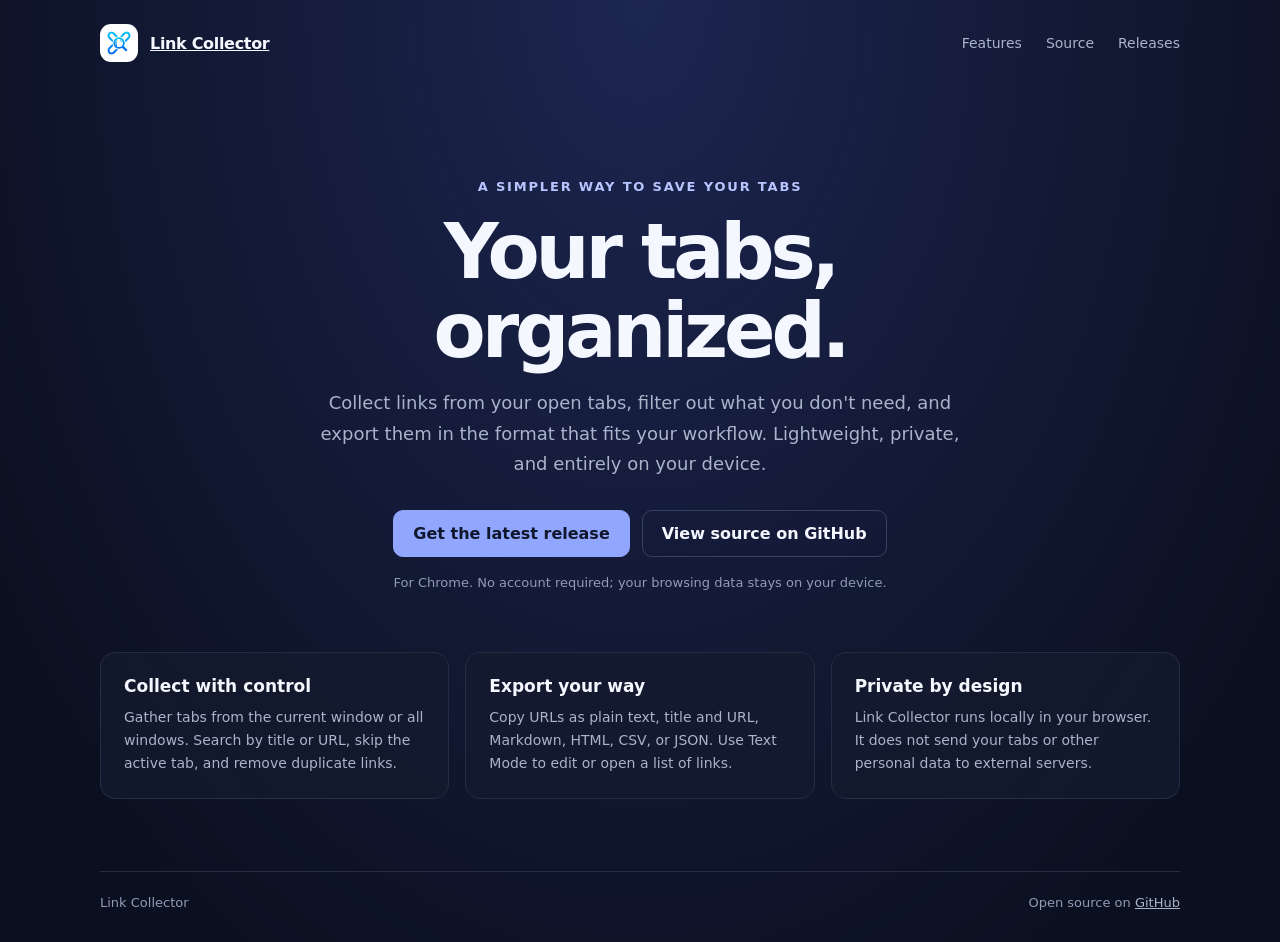
==== docs/index.html @ bc8ee29e "Add project site and Pages deployment" ====
<!doctype html>
<html lang="en">
<head>
  <meta charset="utf-8">
  <meta name="viewport" content="width=device-width, initial-scale=1">
  <meta name="description" content="Collect, filter, and export links from your open browser tabs with Link Collector.">
  <title>Link Collector - Your tabs, organized</title>
  <style>
    :root {
      color-scheme: dark;
      font-family: Inter, ui-sans-serif, system-ui, -apple-system, BlinkMacSystemFont, "Segoe UI", sans-serif;
      background: #0b1020;
      color: #f5f7ff;
      font-synthesis: none;
      text-rendering: optimizeLegibility;
      --muted: #aab3ca;
      --accent: #91a7ff;
    }
    * { box-sizing: border-box; }
    body {
      margin: 0;
      min-height: 100vh;
      background:
        radial-gradient(ellipse at 50% 0, rgba(91, 114, 255, .22), transparent 48rem),
        #0b1020;
    }
    a { color: inherit; }
    .wrap { width: min(1080px, calc(100% - 40px)); margin: 0 auto; }
    header { display: flex; align-items: center; justify-content: space-between; padding: 24px 0; }
    .brand { display: flex; align-items: center; gap: 12px; font-weight: 700; letter-spacing: -.02em; }
    .brand img { width: 38px; height: 38px; border-radius: 11px; }
    nav { display: flex; gap: 24px; color: var(--muted); font-size: 14px; }
    nav a { text-decoration: none; }
    nav a:hover, .text-link:hover { color: white; }
    main { padding: 80px 0 72px; text-align: center; }
    .eyebrow { color: #b9c5ff; font-size: 13px; font-weight: 700; letter-spacing: .14em; text-transform: uppercase; }
    h1 { max-width: 800px; margin: 18px auto; font-size: clamp(42px, 8vw, 76px); line-height: 1.04; letter-spacing: -.055em; }
    .intro { max-width: 650px; margin: 0 auto; color: var(--muted); font-size: 18px; line-height: 1.7; }
    .actions { display: flex; justify-content: center; flex-wrap: wrap; gap: 12px; margin: 30px 0 18px; }
    .button { display: inline-block; padding: 13px 19px; border: 1px solid #39425d; border-radius: 10px; font-weight: 650; text-decoration: none; }
    .button.primary { border-color: #91a7ff; background: #91a7ff; color: #10162b; }
    .button:hover { transform: translateY(-1px); }
    .note { color: #909bb5; font-size: 13px; }
    .features { display: grid; grid-template-columns: repeat(3, 1fr); gap: 16px; margin-top: 62px; text-align: left; }
    .card { padding: 23px; border: 1px solid #252d43; border-radius: 15px; background: rgba(20, 27, 47, .76); }
    .card h2 { margin: 0 0 10px; font-size: 17px; }
    .card p { margin: 0; color: var(--muted); font-size: 14px; line-height: 1.65; }
    footer { display: flex; justify-content: space-between; gap: 16px; padding: 23px 0 32px; border-top: 1px solid #252d43; color: #909bb5; font-size: 13px; }
    .text-link { color: var(--muted); }
    @media (max-width: 700px) {
      header { align-items: flex-start; gap: 18px; }
      nav { flex-wrap: wrap; justify-content: flex-end; gap: 12px; }
      main { padding-top: 58px; }
      .features { grid-template-columns: 1fr; margin-top: 42px; }
      footer { flex-direction: column; }
    }
  </style>
</head>
<body>
  <div class="wrap">
    <header>
      <a class="brand" href="./" aria-label="Link Collector home">
        <img src="../icon128.png" alt="">
        <span>Link Collector</span>
      </a>
      <nav aria-label="Main navigation">
        <a href="#features">Features</a>
        <a href="https://github.com/ByteObsidian/Link-Collector">Source</a>
        <a href="https://github.com/ByteObsidian/Link-Collector/releases">Releases</a>
      </nav>
    </header>
    <main>
      <p class="eyebrow">A simpler way to save your tabs</p>
      <h1>Your tabs, organized.</h1>
      <p class="intro">Collect links from your open tabs, filter out what you don't need, and export them in the format that fits your workflow. Lightweight, private, and entirely on your device.</p>
      <div class="actions">
        <a class="button primary" href="https://github.com/ByteObsidian/Link-Collector/releases/latest">Get the latest release</a>
        <a class="button" href="https://github.com/ByteObsidian/Link-Collector">View source on GitHub</a>
      </div>
      <p class="note">For Chrome. No account required; your browsing data stays on your device.</p>
      <section class="features" id="features" aria-label="Features">
        <article class="card">
          <h2>Collect with control</h2>
          <p>Gather tabs from the current window or all windows. Search by title or URL, skip the active tab, and remove duplicate links.</p>
        </article>
        <article class="card">
          <h2>Export your way</h2>
          <p>Copy URLs as plain text, title and URL, Markdown, HTML, CSV, or JSON. Use Text Mode to edit or open a list of links.</p>
        </article>
        <article class="card">
          <h2>Private by design</h2>
          <p>Link Collector runs locally in your browser. It does not send your tabs or other personal data to external servers.</p>
        </article>
      </section>
    </main>
    <footer>
      <span>Link Collector</span>
      <span>Open source on <a class="text-link" href="https://github.com/ByteObsidian/Link-Collector">GitHub</a></span>
    </footer>
  </div>
</body>
</html>
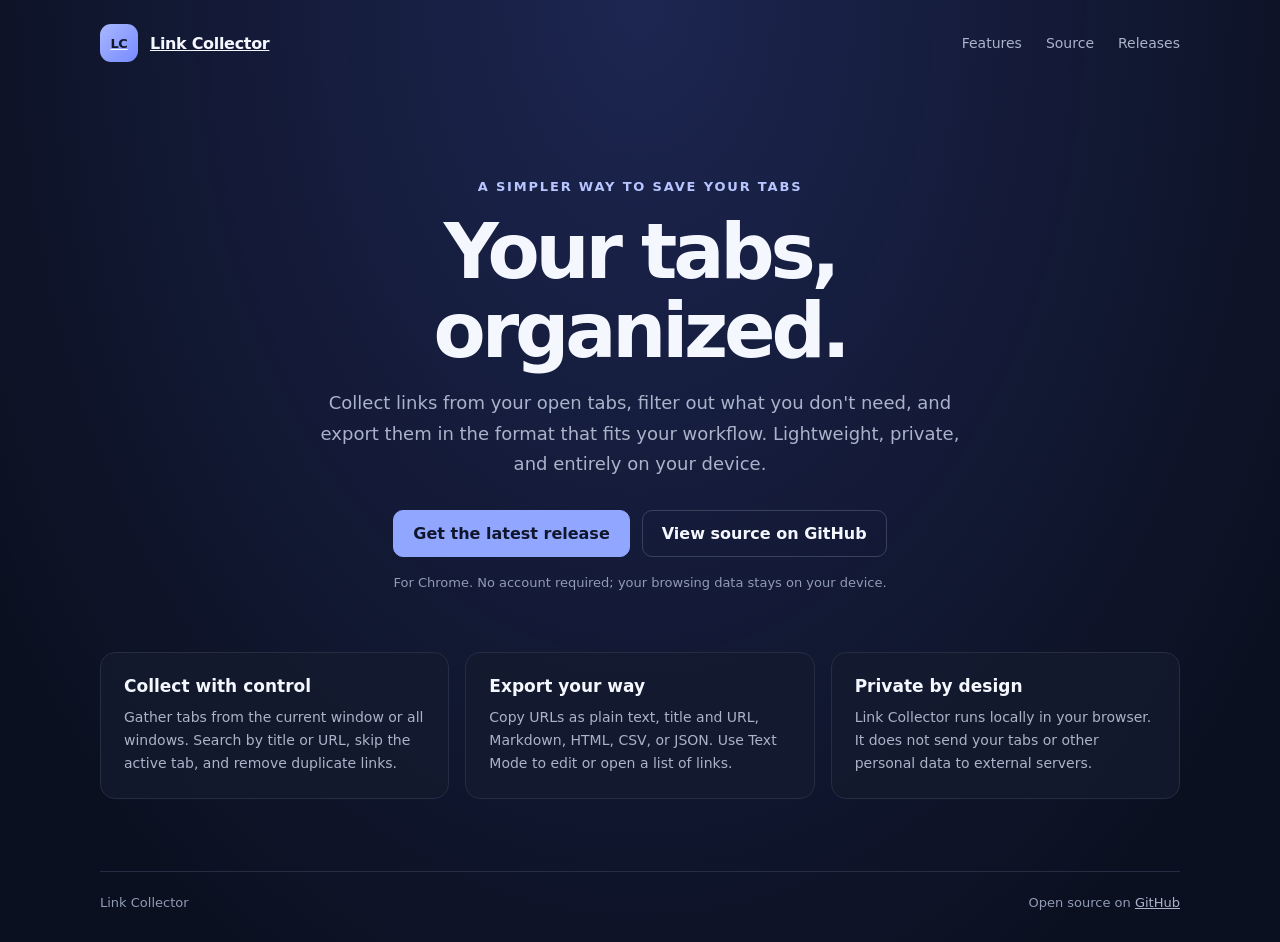
==== commit bb92b881: "Fix project site branding assets" ====
--- a/docs/index.html
+++ b/docs/index.html
@@ -28,7 +28,17 @@
     .wrap { width: min(1080px, calc(100% - 40px)); margin: 0 auto; }
     header { display: flex; align-items: center; justify-content: space-between; padding: 24px 0; }
     .brand { display: flex; align-items: center; gap: 12px; font-weight: 700; letter-spacing: -.02em; }
-    .brand img { width: 38px; height: 38px; border-radius: 11px; }
+    .brand-mark {
+      display: grid;
+      width: 38px;
+      height: 38px;
+      place-items: center;
+      border-radius: 11px;
+      background: linear-gradient(135deg, #a9b7ff, #778bff);
+      color: #11182c;
+      font-size: 13px;
+      font-weight: 800;
+    }
     nav { display: flex; gap: 24px; color: var(--muted); font-size: 14px; }
     nav a { text-decoration: none; }
     nav a:hover, .text-link:hover { color: white; }
@@ -60,7 +70,7 @@
   <div class="wrap">
     <header>
       <a class="brand" href="./" aria-label="Link Collector home">
-        <img src="../icon128.png" alt="">
+        <span class="brand-mark" aria-hidden="true">LC</span>
         <span>Link Collector</span>
       </a>
       <nav aria-label="Main navigation">
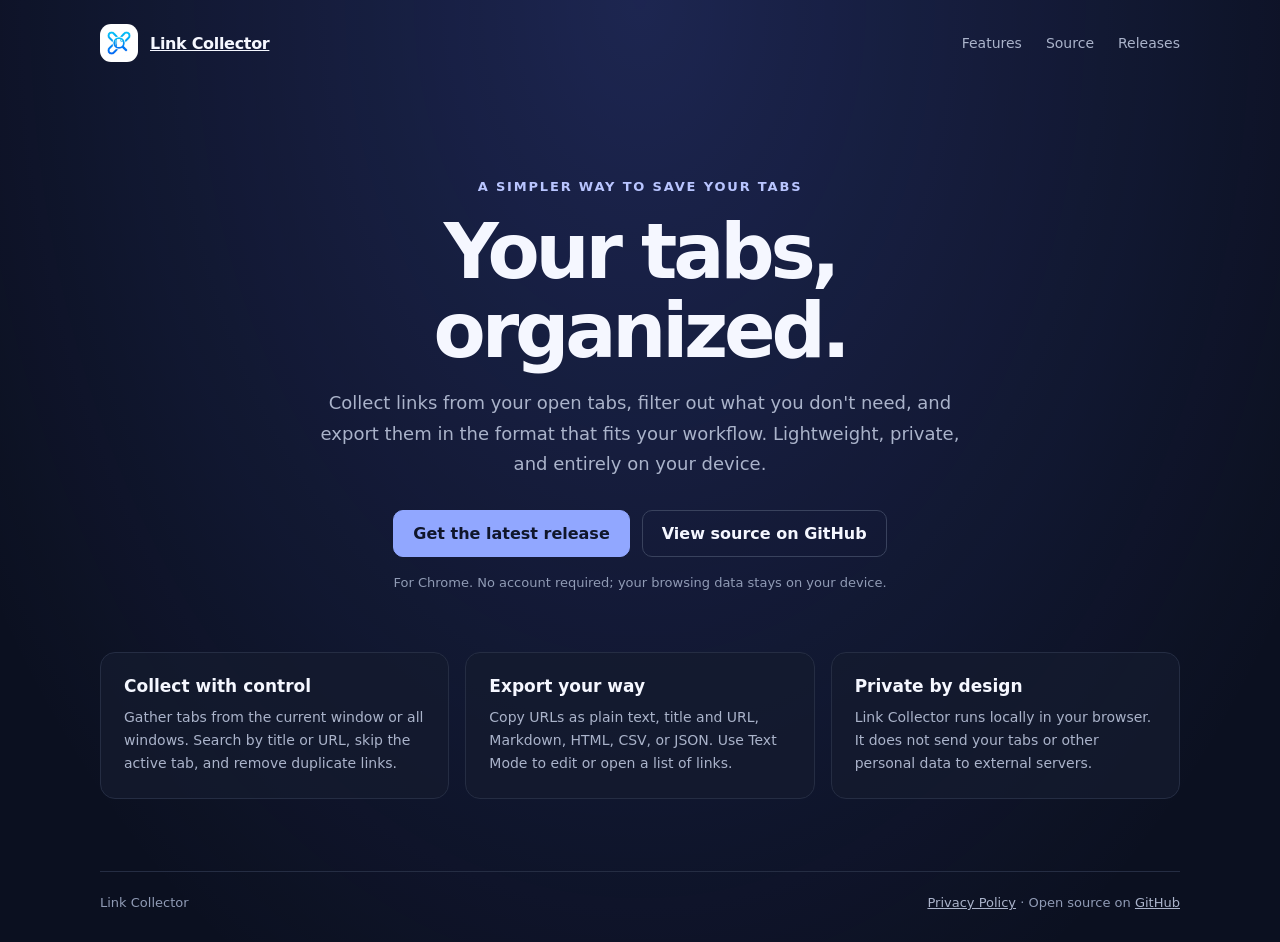
==== commit 656f6c54: "Use extension logo on project site" ====
--- a/docs/index.html
+++ b/docs/index.html
@@ -28,17 +28,7 @@
     .wrap { width: min(1080px, calc(100% - 40px)); margin: 0 auto; }
     header { display: flex; align-items: center; justify-content: space-between; padding: 24px 0; }
     .brand { display: flex; align-items: center; gap: 12px; font-weight: 700; letter-spacing: -.02em; }
-    .brand-mark {
-      display: grid;
-      width: 38px;
-      height: 38px;
-      place-items: center;
-      border-radius: 11px;
-      background: linear-gradient(135deg, #a9b7ff, #778bff);
-      color: #11182c;
-      font-size: 13px;
-      font-weight: 800;
-    }
+    .brand img { width: 38px; height: 38px; border-radius: 11px; }
     nav { display: flex; gap: 24px; color: var(--muted); font-size: 14px; }
     nav a { text-decoration: none; }
     nav a:hover, .text-link:hover { color: white; }
@@ -70,7 +60,7 @@
   <div class="wrap">
     <header>
       <a class="brand" href="./" aria-label="Link Collector home">
-        <span class="brand-mark" aria-hidden="true">LC</span>
+        <img src="assets/icon128.png" alt="">
         <span>Link Collector</span>
       </a>
       <nav aria-label="Main navigation">
@@ -105,7 +95,7 @@
     </main>
     <footer>
       <span>Link Collector</span>
-      <span>Open source on <a class="text-link" href="https://github.com/ByteObsidian/Link-Collector">GitHub</a></span>
+      <span><a class="text-link" href="privacy.html">Privacy Policy</a> · Open source on <a class="text-link" href="https://github.com/ByteObsidian/Link-Collector">GitHub</a></span>
     </footer>
   </div>
 </body>
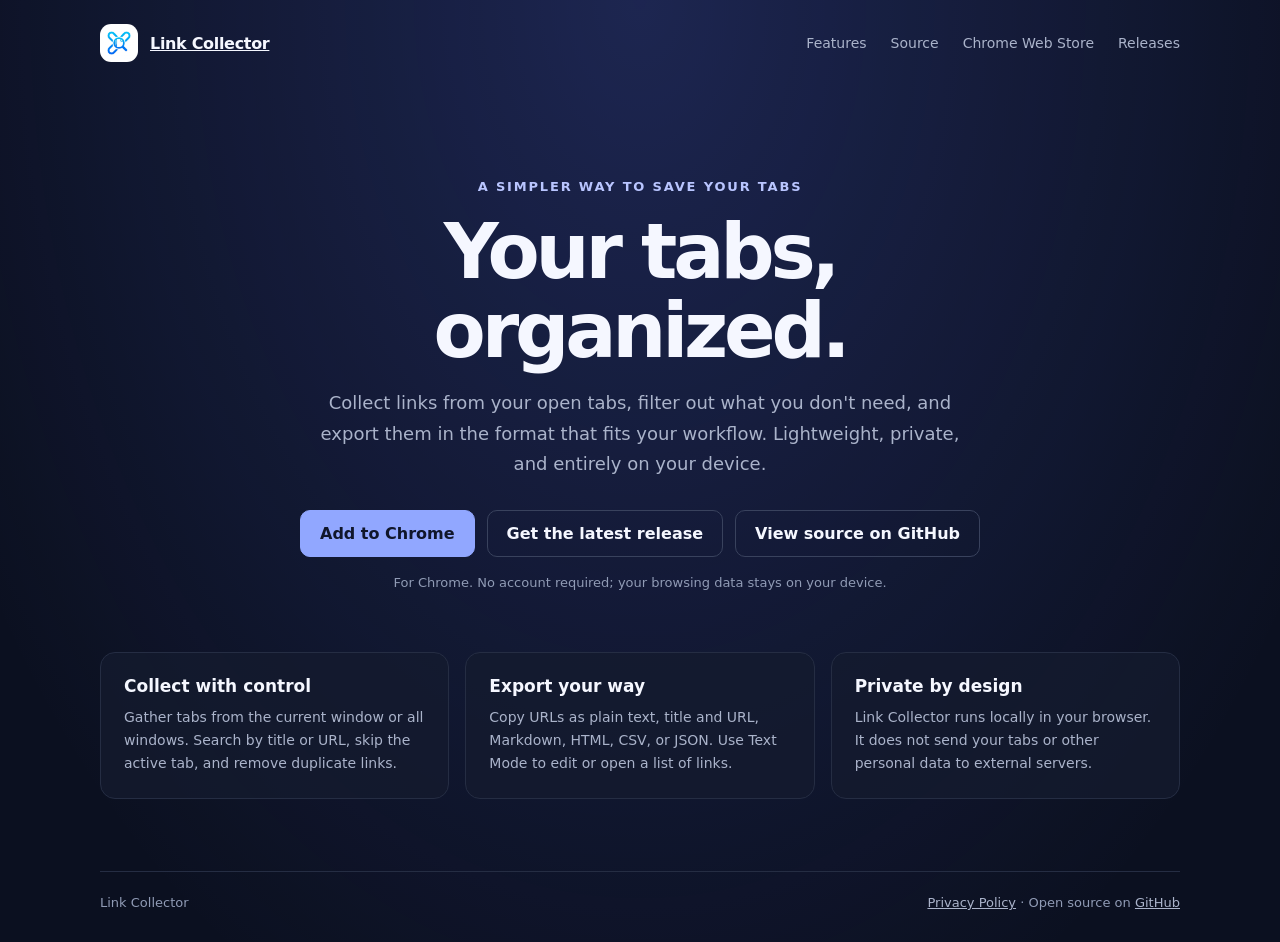
==== commit 62631232: "Link to the Chrome Web Store listing Add the Store listing to the README install section and project" ====
--- a/docs/index.html
+++ b/docs/index.html
@@ -66,6 +66,7 @@
       <nav aria-label="Main navigation">
         <a href="#features">Features</a>
         <a href="https://github.com/ByteObsidian/Link-Collector">Source</a>
+        <a href="https://chromewebstore.google.com/detail/hnhaapmhbcghmldllheljgfdcdbmnmah">Chrome Web Store</a>
         <a href="https://github.com/ByteObsidian/Link-Collector/releases">Releases</a>
       </nav>
     </header>
@@ -74,7 +75,8 @@
       <h1>Your tabs, organized.</h1>
       <p class="intro">Collect links from your open tabs, filter out what you don't need, and export them in the format that fits your workflow. Lightweight, private, and entirely on your device.</p>
       <div class="actions">
-        <a class="button primary" href="https://github.com/ByteObsidian/Link-Collector/releases/latest">Get the latest release</a>
+        <a class="button primary" href="https://chromewebstore.google.com/detail/hnhaapmhbcghmldllheljgfdcdbmnmah">Add to Chrome</a>
+        <a class="button" href="https://github.com/ByteObsidian/Link-Collector/releases/latest">Get the latest release</a>
         <a class="button" href="https://github.com/ByteObsidian/Link-Collector">View source on GitHub</a>
       </div>
       <p class="note">For Chrome. No account required; your browsing data stays on your device.</p>
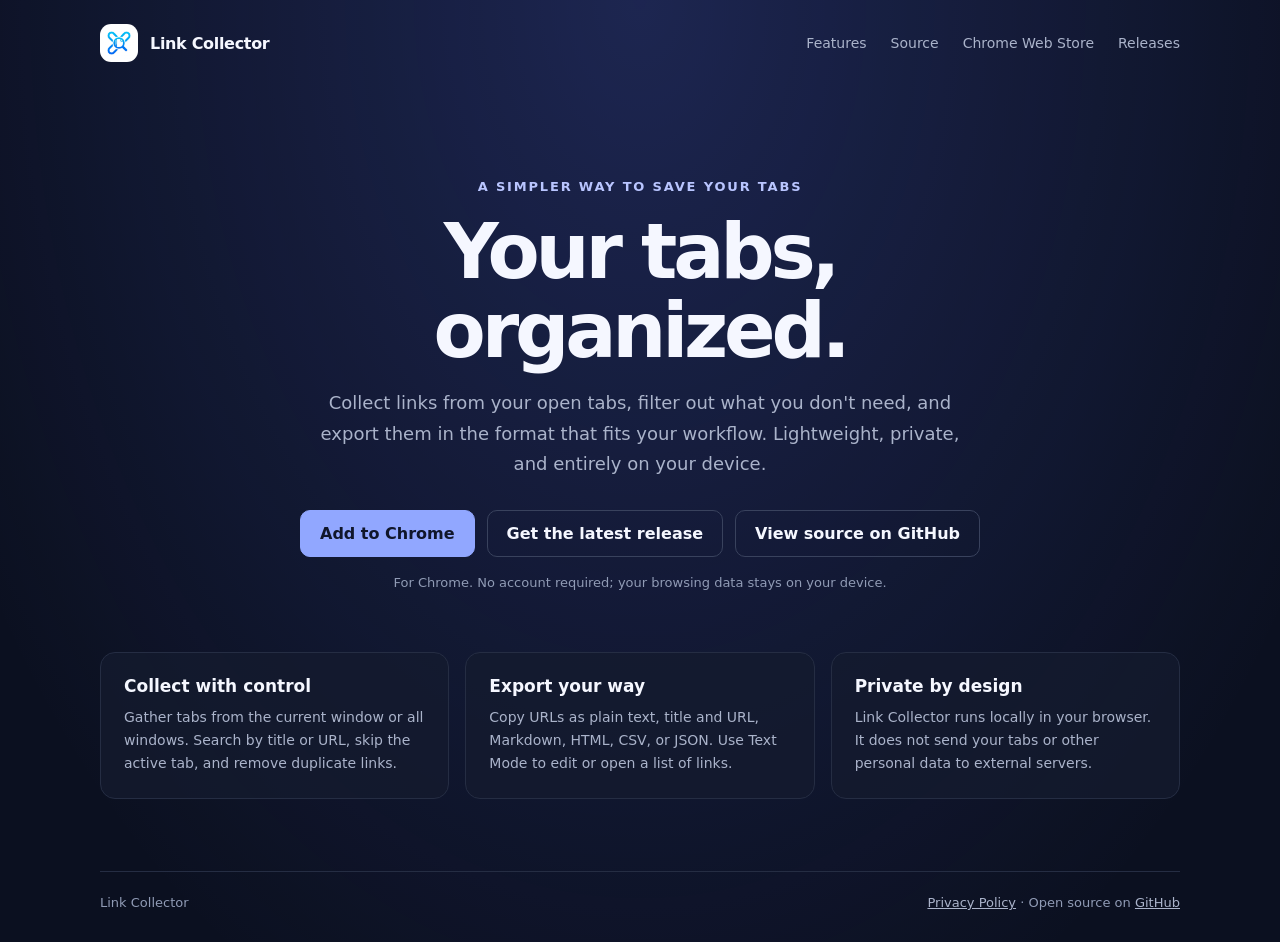
==== commit f08a0f85: "Remove underline from site brand link Match the privacy page so the logo and name in the header no l" ====
--- a/docs/index.html
+++ b/docs/index.html
@@ -27,7 +27,7 @@
     a { color: inherit; }
     .wrap { width: min(1080px, calc(100% - 40px)); margin: 0 auto; }
     header { display: flex; align-items: center; justify-content: space-between; padding: 24px 0; }
-    .brand { display: flex; align-items: center; gap: 12px; font-weight: 700; letter-spacing: -.02em; }
+    .brand { display: flex; align-items: center; gap: 12px; font-weight: 700; letter-spacing: -.02em; text-decoration: none; }
     .brand img { width: 38px; height: 38px; border-radius: 11px; }
     nav { display: flex; gap: 24px; color: var(--muted); font-size: 14px; }
     nav a { text-decoration: none; }
